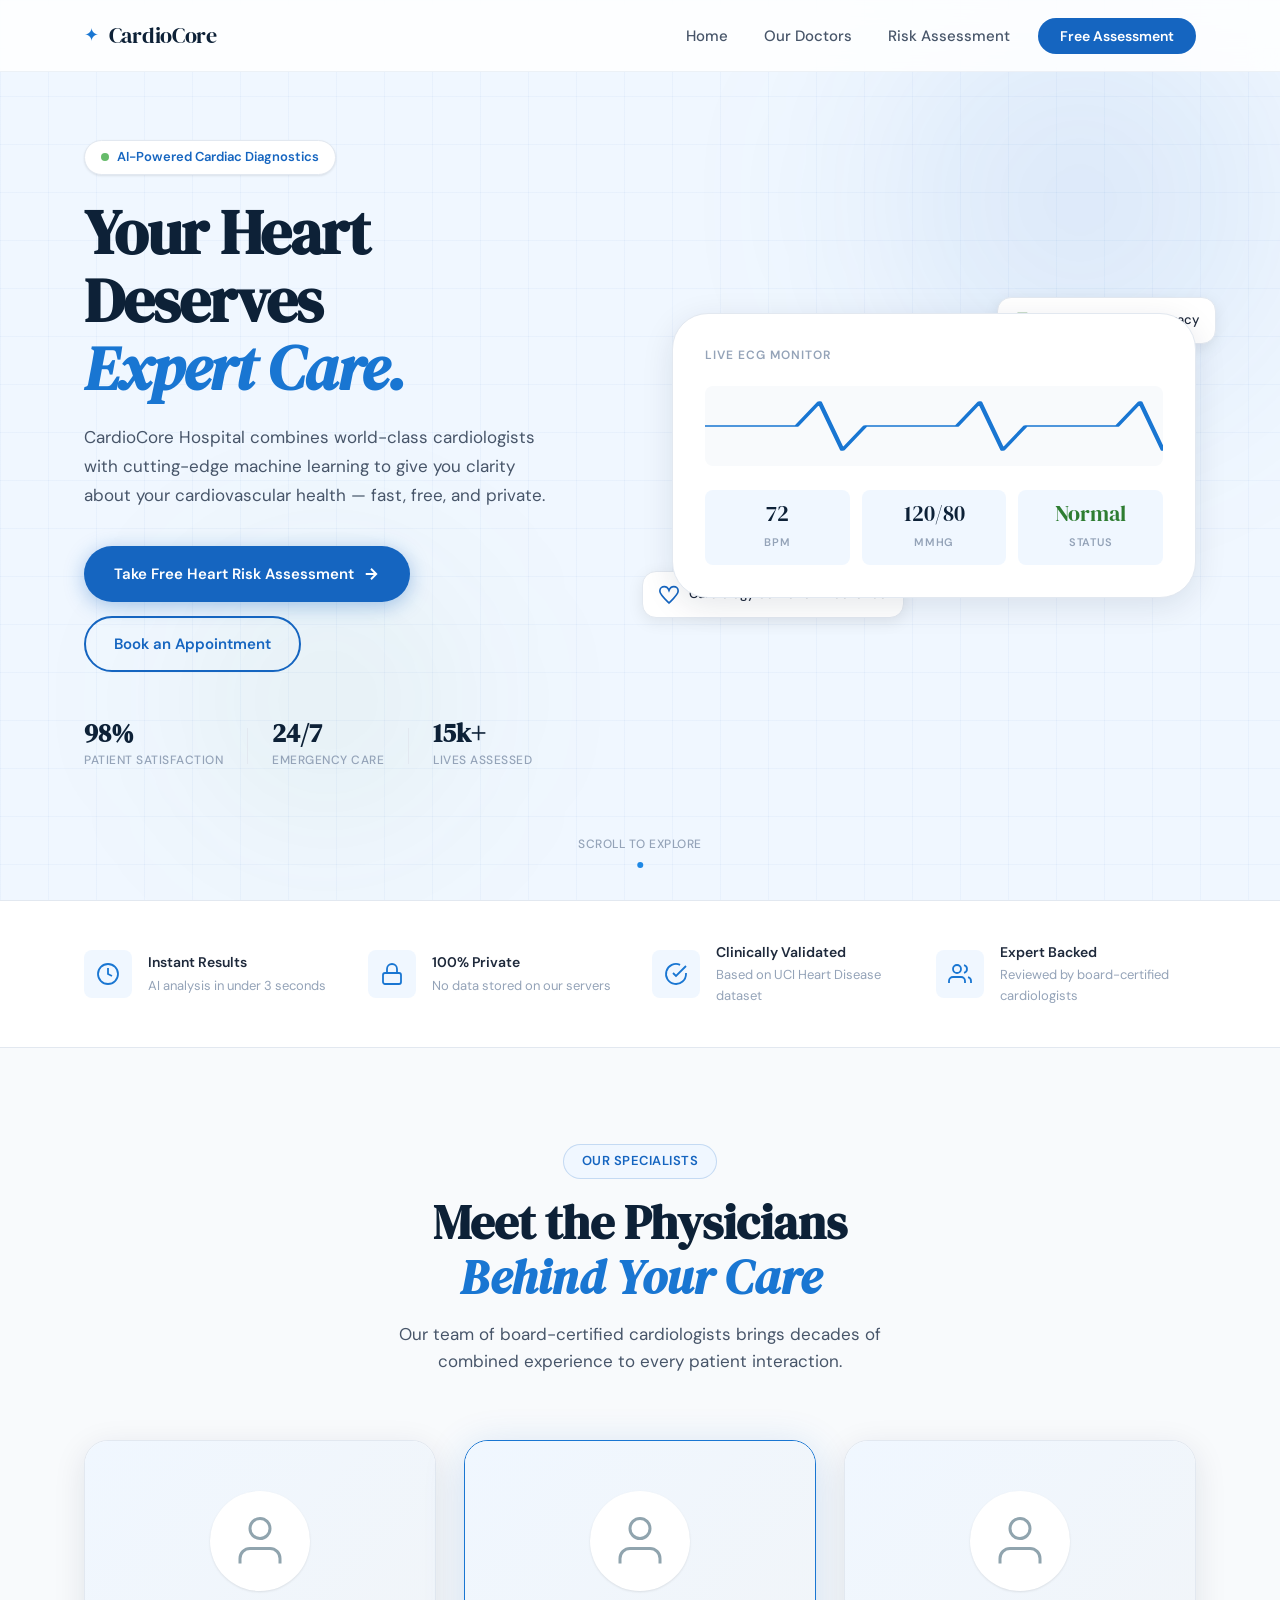
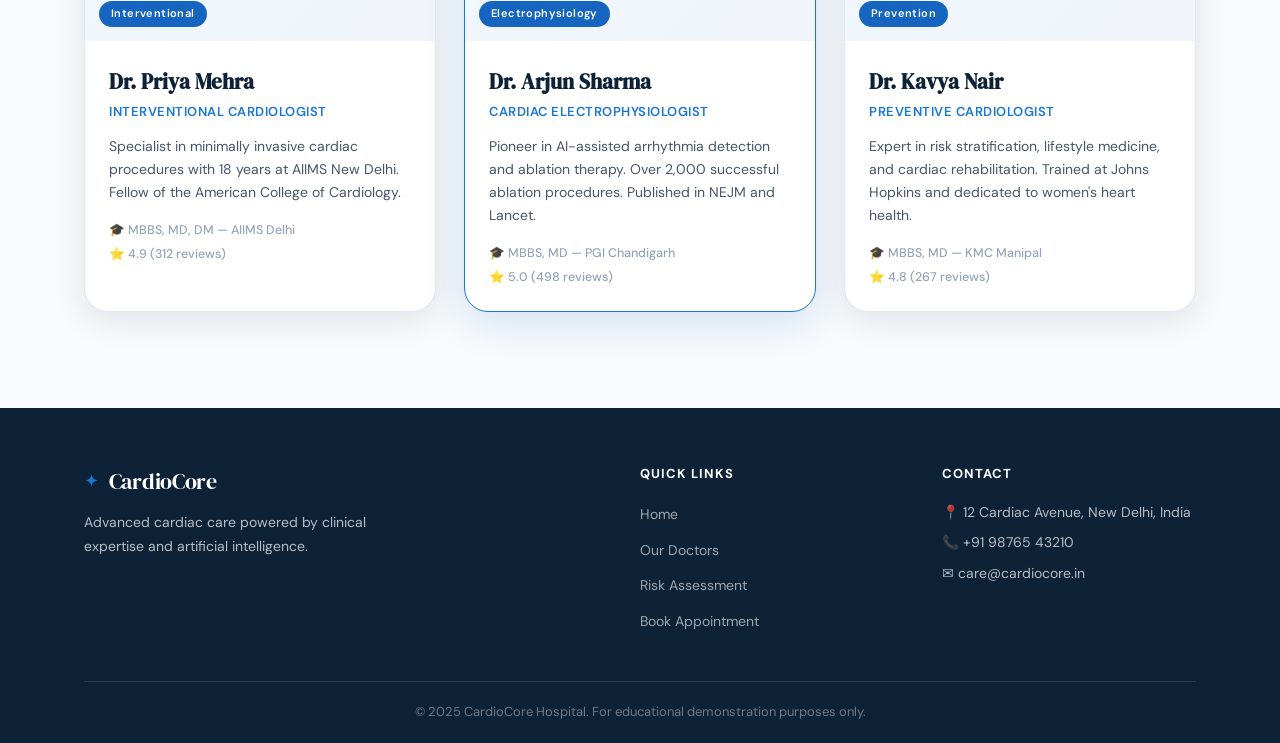
==== index.html @ d254ffd3 "Add files via upload" ====
<!DOCTYPE html>
<html lang="en">
<head>
  <meta charset="UTF-8" />
  <meta name="viewport" content="width=device-width, initial-scale=1.0" />
  <title>CardioCore Hospital — Advanced Cardiac Care</title>
  <link rel="stylesheet" href="style.css" />
  <link rel="preconnect" href="https://fonts.googleapis.com" />
  <link rel="preconnect" href="https://fonts.gstatic.com" crossorigin />
  <link href="https://fonts.googleapis.com/css2?family=DM+Serif+Display:ital@0;1&family=DM+Sans:wght@300;400;500;600&display=swap" rel="stylesheet" />
</head>
<body>

  <!-- ═══════════════════════════════════════════
       NAVIGATION
  ═══════════════════════════════════════════ -->
  <nav class="navbar" id="navbar">
    <div class="nav-inner">
      <a href="index.html" class="nav-logo">
        <span class="logo-icon">✦</span>
        <span>CardioCore</span>
      </a>
      <button class="nav-toggle" id="navToggle" aria-label="Toggle menu">
        <span></span><span></span><span></span>
      </button>
      <ul class="nav-links" id="navLinks">
        <li><a href="index.html" class="nav-link active">Home</a></li>
        <li><a href="#doctors" class="nav-link">Our Doctors</a></li>
        <li><a href="predictor.html" class="nav-link">Risk Assessment</a></li>
        <li><a href="predictor.html" class="nav-cta-btn">Free Assessment</a></li>
      </ul>
    </div>
  </nav>

  <!-- ═══════════════════════════════════════════
       HERO SECTION
  ═══════════════════════════════════════════ -->
  <section class="hero" id="home">
    <div class="hero-bg-grid"></div>
    <div class="hero-blob hero-blob-1"></div>
    <div class="hero-blob hero-blob-2"></div>

    <div class="hero-inner">
      <div class="hero-content">
        <div class="hero-badge">
          <span class="badge-dot"></span>
          AI-Powered Cardiac Diagnostics
        </div>
        <h1 class="hero-title">
          Your Heart Deserves<br />
          <em>Expert Care.</em>
        </h1>
        <p class="hero-subtitle">
          CardioCore Hospital combines world-class cardiologists with
          cutting-edge machine learning to give you clarity about your
          cardiovascular health — fast, free, and private.
        </p>
        <div class="hero-actions">
          <a href="predictor.html" class="btn btn-primary">
            <span>Take Free Heart Risk Assessment</span>
            <svg width="18" height="18" viewBox="0 0 24 24" fill="none" stroke="currentColor" stroke-width="2.5"><path d="M5 12h14M12 5l7 7-7 7"/></svg>
          </a>
          <a href="appointment.html" class="btn btn-ghost">Book an Appointment</a>
        </div>
        <div class="hero-stats">
          <div class="stat">
            <strong>98%</strong>
            <span>Patient Satisfaction</span>
          </div>
          <div class="stat-divider"></div>
          <div class="stat">
            <strong>24/7</strong>
            <span>Emergency Care</span>
          </div>
          <div class="stat-divider"></div>
          <div class="stat">
            <strong>15k+</strong>
            <span>Lives Assessed</span>
          </div>
        </div>
      </div>

      <div class="hero-visual">
        <div class="ecg-card">
          <div class="ecg-card-label">Live ECG Monitor</div>
          <div class="ecg-line-wrapper">
            <svg class="ecg-svg" viewBox="0 0 400 100" preserveAspectRatio="none">
              <polyline class="ecg-trace" points="
                0,50 30,50 40,50 50,20 60,80 70,50 90,50
                100,50 110,50 120,20 130,80 140,50 160,50
                170,50 180,50 190,20 200,80 210,50 230,50
                240,50 250,50 260,20 270,80 280,50 300,50
                310,50 320,50 330,20 340,80 350,50 400,50
              "/>
            </svg>
          </div>
          <div class="ecg-readings">
            <div class="ecg-reading">
              <span class="reading-val pulse-anim">72</span>
              <span class="reading-label">BPM</span>
            </div>
            <div class="ecg-reading">
              <span class="reading-val">120/80</span>
              <span class="reading-label">mmHg</span>
            </div>
            <div class="ecg-reading">
              <span class="reading-val status-green">Normal</span>
              <span class="reading-label">Status</span>
            </div>
          </div>
        </div>
        <div class="hero-card-float hero-card-float-1">
          <svg width="20" height="20" viewBox="0 0 24 24" fill="none" stroke="#1565c0" stroke-width="2"><path d="M12 21.593c-5.63-5.539-11-10.297-11-14.402 0-3.791 3.068-5.191 5.281-5.191 1.312 0 4.151.501 5.719 4.457 1.59-3.968 4.464-4.447 5.726-4.447 2.54 0 5.274 1.621 5.274 5.181 0 4.069-5.136 8.625-11 14.402z"/></svg>
          <p>Cardiology Center of Excellence</p>
        </div>
        <div class="hero-card-float hero-card-float-2">
          <svg width="20" height="20" viewBox="0 0 24 24" fill="none" stroke="#2e7d32" stroke-width="2"><polyline points="9 11 12 14 22 4"/><path d="M21 12v7a2 2 0 0 1-2 2H5a2 2 0 0 1-2-2V5a2 2 0 0 1 2-2h11"/></svg>
          <p>ML Model: 92% Accuracy</p>
        </div>
      </div>
    </div>

    <div class="hero-scroll-hint">
      <span>Scroll to explore</span>
      <div class="scroll-dot"></div>
    </div>
  </section>

  <!-- ═══════════════════════════════════════════
       FEATURES STRIP
  ═══════════════════════════════════════════ -->
  <section class="features-strip">
    <div class="container">
      <div class="features-grid">
        <div class="feature-item">
          <div class="feature-icon">
            <svg width="24" height="24" viewBox="0 0 24 24" fill="none" stroke="currentColor" stroke-width="1.8"><circle cx="12" cy="12" r="10"/><path d="M12 6v6l4 2"/></svg>
          </div>
          <div>
            <h3>Instant Results</h3>
            <p>AI analysis in under 3 seconds</p>
          </div>
        </div>
        <div class="feature-item">
          <div class="feature-icon">
            <svg width="24" height="24" viewBox="0 0 24 24" fill="none" stroke="currentColor" stroke-width="1.8"><rect x="3" y="11" width="18" height="11" rx="2" ry="2"/><path d="M7 11V7a5 5 0 0 1 10 0v4"/></svg>
          </div>
          <div>
            <h3>100% Private</h3>
            <p>No data stored on our servers</p>
          </div>
        </div>
        <div class="feature-item">
          <div class="feature-icon">
            <svg width="24" height="24" viewBox="0 0 24 24" fill="none" stroke="currentColor" stroke-width="1.8"><path d="M22 11.08V12a10 10 0 1 1-5.93-9.14"/><polyline points="22 4 12 14.01 9 11.01"/></svg>
          </div>
          <div>
            <h3>Clinically Validated</h3>
            <p>Based on UCI Heart Disease dataset</p>
          </div>
        </div>
        <div class="feature-item">
          <div class="feature-icon">
            <svg width="24" height="24" viewBox="0 0 24 24" fill="none" stroke="currentColor" stroke-width="1.8"><path d="M17 21v-2a4 4 0 0 0-4-4H5a4 4 0 0 0-4 4v2"/><circle cx="9" cy="7" r="4"/><path d="M23 21v-2a4 4 0 0 0-3-3.87"/><path d="M16 3.13a4 4 0 0 1 0 7.75"/></svg>
          </div>
          <div>
            <h3>Expert Backed</h3>
            <p>Reviewed by board-certified cardiologists</p>
          </div>
        </div>
      </div>
    </div>
  </section>

  <!-- ═══════════════════════════════════════════
       DOCTORS SECTION
  ═══════════════════════════════════════════ -->
  <section class="doctors-section" id="doctors">
    <div class="container">
      <div class="section-header">
        <div class="section-tag">Our Specialists</div>
        <h2 class="section-title">Meet the Physicians<br /><em>Behind Your Care</em></h2>
        <p class="section-subtitle">Our team of board-certified cardiologists brings decades of combined experience to every patient interaction.</p>
      </div>

      <div class="doctors-grid">

        <div class="doctor-card">
          <div class="doctor-img-wrap">
            <div class="doctor-img-placeholder">
              <svg width="60" height="60" viewBox="0 0 24 24" fill="none" stroke="#90a4ae" stroke-width="1.2">
                <path d="M20 21v-2a4 4 0 0 0-4-4H8a4 4 0 0 0-4 4v2"/>
                <circle cx="12" cy="7" r="4"/>
              </svg>
            </div>
            <div class="doctor-badge-chip">Interventional</div>
          </div>
          <div class="doctor-info">
            <h3>Dr. Priya Mehra</h3>
            <p class="doctor-specialty">Interventional Cardiologist</p>
            <p class="doctor-bio">Specialist in minimally invasive cardiac procedures with 18 years at AIIMS New Delhi. Fellow of the American College of Cardiology.</p>
            <div class="doctor-meta">
              <span>🎓 MBBS, MD, DM — AIIMS Delhi</span>
              <span>⭐ 4.9 (312 reviews)</span>
            </div>
          </div>
        </div>

        <div class="doctor-card doctor-card-featured">
          <div class="featured-ribbon">Chief of Cardiology</div>
          <div class="doctor-img-wrap">
            <div class="doctor-img-placeholder">
              <svg width="60" height="60" viewBox="0 0 24 24" fill="none" stroke="#90a4ae" stroke-width="1.2">
                <path d="M20 21v-2a4 4 0 0 0-4-4H8a4 4 0 0 0-4 4v2"/>
                <circle cx="12" cy="7" r="4"/>
              </svg>
            </div>
            <div class="doctor-badge-chip">Electrophysiology</div>
          </div>
          <div class="doctor-info">
            <h3>Dr. Arjun Sharma</h3>
            <p class="doctor-specialty">Cardiac Electrophysiologist</p>
            <p class="doctor-bio">Pioneer in AI-assisted arrhythmia detection and ablation therapy. Over 2,000 successful ablation procedures. Published in NEJM and Lancet.</p>
            <div class="doctor-meta">
              <span>🎓 MBBS, MD — PGI Chandigarh</span>
              <span>⭐ 5.0 (498 reviews)</span>
            </div>
          </div>
        </div>

        <div class="doctor-card">
          <div class="doctor-img-wrap">
            <div class="doctor-img-placeholder">
              <svg width="60" height="60" viewBox="0 0 24 24" fill="none" stroke="#90a4ae" stroke-width="1.2">
                <path d="M20 21v-2a4 4 0 0 0-4-4H8a4 4 0 0 0-4 4v2"/>
                <circle cx="12" cy="7" r="4"/>
              </svg>
            </div>
            <div class="doctor-badge-chip">Prevention</div>
          </div>
          <div class="doctor-info">
            <h3>Dr. Kavya Nair</h3>
            <p class="doctor-specialty">Preventive Cardiologist</p>
            <p class="doctor-bio">Expert in risk stratification, lifestyle medicine, and cardiac rehabilitation. Trained at Johns Hopkins and dedicated to women's heart health.</p>
            <div class="doctor-meta">
              <span>🎓 MBBS, MD — KMC Manipal</span>
              <span>⭐ 4.8 (267 reviews)</span>
            </div>
          </div>
        </div>

      </div>
    </div>
  </section>

  <!-- ═══════════════════════════════════════════
       FOOTER
  ═══════════════════════════════════════════ -->
  <footer class="footer">
    <div class="container">
      <div class="footer-inner">
        <div class="footer-brand">
          <a href="index.html" class="nav-logo" style="color:#fff;">
            <span class="logo-icon">✦</span>
            <span>CardioCore</span>
          </a>
          <p>Advanced cardiac care powered by clinical expertise and artificial intelligence.</p>
        </div>
        <div class="footer-links">
          <h4>Quick Links</h4>
          <ul>
            <li><a href="index.html">Home</a></li>
            <li><a href="#doctors">Our Doctors</a></li>
            <li><a href="predictor.html">Risk Assessment</a></li>
            <li><a href="appointment.html">Book Appointment</a></li>
          </ul>
        </div>
        <div class="footer-contact">
          <h4>Contact</h4>
          <p>📍 12 Cardiac Avenue, New Delhi, India</p>
          <p>📞 +91 98765 43210</p>
          <p>✉️ care@cardiocore.in</p>
        </div>
      </div>
      <div class="footer-bottom">
        <p>© 2025 CardioCore Hospital. For educational demonstration purposes only.</p>
      </div>
    </div>
  </footer>

  <script src="script.js"></script>
</body>
</html>
---- style.css ----
/* ══════════════════════════════════════════════════════
   CARDIOCORE HOSPITAL — STYLESHEET
   Font: DM Serif Display (headings) + DM Sans (body)
   Aesthetic: Clinical Luxury — precise, trustworthy,
              refined whites & blues with warm accents
══════════════════════════════════════════════════════ */

/* ─── RESET & ROOT ─────────────────────────────────── */
*, *::before, *::after { box-sizing: border-box; margin: 0; padding: 0; }

:root {
  /* Core palette */
  --blue-900: #0d2137;
  --blue-800: #1565c0;
  --blue-700: #1976d2;
  --blue-600: #1e88e5;
  --blue-100: #e3f2fd;
  --blue-50:  #f0f7ff;

  /* Neutrals */
  --white:    #ffffff;
  --gray-50:  #f8fafc;
  --gray-100: #f1f5f9;
  --gray-200: #e2e8f0;
  --gray-400: #94a3b8;
  --gray-600: #475569;
  --gray-800: #1e293b;

  /* Semantic */
  --risk-low:     #2e7d32;
  --risk-low-bg:  #e8f5e9;
  --risk-low-mid: #66bb6a;
  --risk-high:    #c62828;
  --risk-high-bg: #ffebee;
  --risk-high-mid:#ef5350;

  /* Typography */
  --font-display: 'DM Serif Display', Georgia, serif;
  --font-body:    'DM Sans', system-ui, sans-serif;

  /* Spacing */
  --section-py: 96px;
  --container:  1160px;

  /* Radius */
  --r-sm:  8px;
  --r-md:  14px;
  --r-lg:  24px;
  --r-xl:  36px;

  /* Shadow */
  --shadow-sm:  0 1px 3px rgba(0,0,0,.06), 0 1px 2px rgba(0,0,0,.04);
  --shadow-md:  0 4px 16px rgba(0,0,0,.08);
  --shadow-lg:  0 12px 40px rgba(0,0,0,.12);
  --shadow-card:0 8px 32px rgba(13,33,55,.10);
}

html { scroll-behavior: smooth; }

body {
  font-family: var(--font-body);
  font-size: 16px;
  line-height: 1.6;
  color: var(--gray-800);
  background: var(--white);
  overflow-x: hidden;
}

img { max-width: 100%; display: block; }
a   { text-decoration: none; color: inherit; }

/* ─── CONTAINER ────────────────────────────────────── */
.container {
  width: 100%;
  max-width: var(--container);
  margin: 0 auto;
  padding: 0 24px;
}

/* ─── BUTTONS ──────────────────────────────────────── */
.btn {
  display: inline-flex;
  align-items: center;
  gap: 8px;
  padding: 14px 28px;
  border-radius: 50px;
  font-family: var(--font-body);
  font-size: 15px;
  font-weight: 600;
  cursor: pointer;
  transition: all .22s ease;
  border: 2px solid transparent;
  white-space: nowrap;
}

.btn-primary {
  background: var(--blue-800);
  color: var(--white);
  box-shadow: 0 4px 20px rgba(21,101,192,.35);
}
.btn-primary:hover {
  background: var(--blue-900);
  box-shadow: 0 6px 28px rgba(21,101,192,.45);
  transform: translateY(-2px);
}

.btn-ghost {
  background: transparent;
  color: var(--blue-800);
  border-color: var(--blue-200, #bbdefb);
  border: 2px solid var(--blue-800);
}
.btn-ghost:hover {
  background: var(--blue-50);
  transform: translateY(-2px);
}

/* ─── NAVBAR ───────────────────────────────────────── */
.navbar {
  position: fixed;
  top: 0; left: 0; right: 0;
  z-index: 1000;
  height: 72px;
  display: flex;
  align-items: center;
  background: rgba(255,255,255,.85);
  backdrop-filter: blur(14px);
  -webkit-backdrop-filter: blur(14px);
  border-bottom: 1px solid rgba(226,232,240,.6);
  transition: box-shadow .3s;
}
.navbar.scrolled { box-shadow: var(--shadow-md); }

.nav-inner {
  display: flex;
  align-items: center;
  justify-content: space-between;
  width: 100%;
  max-width: var(--container);
  margin: 0 auto;
  padding: 0 24px;
}

.nav-logo {
  display: flex;
  align-items: center;
  gap: 10px;
  font-family: var(--font-display);
  font-size: 22px;
  color: var(--blue-900);
  letter-spacing: -.3px;
}
.logo-icon {
  color: var(--blue-700);
  font-size: 18px;
  animation: spin-slow 8s linear infinite;
}
@keyframes spin-slow { to { transform: rotate(360deg); } }

.nav-links {
  display: flex;
  align-items: center;
  gap: 4px;
  list-style: none;
}

.nav-link {
  padding: 8px 16px;
  border-radius: 50px;
  font-size: 15px;
  font-weight: 500;
  color: var(--gray-600);
  transition: all .2s;
}
.nav-link:hover,
.nav-link.active { color: var(--blue-800); background: var(--blue-50); }

.nav-cta-btn {
  padding: 9px 22px;
  border-radius: 50px;
  background: var(--blue-800);
  color: var(--white) !important;
  font-size: 14px;
  font-weight: 600;
  margin-left: 8px;
  transition: all .2s;
}
.nav-cta-btn:hover { background: var(--blue-900); transform: translateY(-1px); }

.nav-toggle {
  display: none;
  flex-direction: column;
  gap: 5px;
  background: none;
  border: none;
  cursor: pointer;
  padding: 6px;
}
.nav-toggle span {
  display: block;
  width: 24px; height: 2px;
  background: var(--blue-900);
  border-radius: 2px;
  transition: all .3s;
}

/* ─── HERO ─────────────────────────────────────────── */
.hero {
  position: relative;
  min-height: 100vh;
  padding: 140px 0 80px;
  overflow: hidden;
  background: var(--blue-50);
}

.hero-bg-grid {
  position: absolute;
  inset: 0;
  background-image:
    linear-gradient(rgba(21,101,192,.04) 1px, transparent 1px),
    linear-gradient(90deg, rgba(21,101,192,.04) 1px, transparent 1px);
  background-size: 48px 48px;
  pointer-events: none;
}

.hero-blob {
  position: absolute;
  border-radius: 50%;
  filter: blur(80px);
  pointer-events: none;
}
.hero-blob-1 {
  width: 600px; height: 600px;
  background: radial-gradient(circle, rgba(21,101,192,.12), transparent 70%);
  top: -100px; right: -100px;
}
.hero-blob-2 {
  width: 400px; height: 400px;
  background: radial-gradient(circle, rgba(46,125,50,.08), transparent 70%);
  bottom: 0; left: 10%;
}

.hero-inner {
  position: relative;
  z-index: 1;
  display: grid;
  grid-template-columns: 1fr 1fr;
  gap: 64px;
  align-items: center;
  max-width: var(--container);
  margin: 0 auto;
  padding: 0 24px;
}

.hero-badge {
  display: inline-flex;
  align-items: center;
  gap: 8px;
  background: var(--white);
  border: 1px solid var(--gray-200);
  border-radius: 50px;
  padding: 6px 16px;
  font-size: 13px;
  font-weight: 600;
  color: var(--blue-800);
  margin-bottom: 24px;
  box-shadow: var(--shadow-sm);
  width: fit-content;
}
.badge-dot {
  width: 8px; height: 8px;
  border-radius: 50%;
  background: var(--risk-low-mid);
  animation: pulse-dot 2s ease infinite;
}
@keyframes pulse-dot {
  0%,100% { transform: scale(1); opacity: 1; }
  50%      { transform: scale(1.4); opacity: .7; }
}

.hero-title {
  font-family: var(--font-display);
  font-size: clamp(40px, 5vw, 62px);
  line-height: 1.1;
  color: var(--blue-900);
  letter-spacing: -1px;
  margin-bottom: 20px;
}
.hero-title em {
  font-style: italic;
  color: var(--blue-700);
}

.hero-subtitle {
  font-size: 17px;
  color: var(--gray-600);
  max-width: 480px;
  margin-bottom: 36px;
  line-height: 1.7;
}

.hero-actions {
  display: flex;
  flex-wrap: wrap;
  gap: 14px;
  margin-bottom: 48px;
}

.hero-stats {
  display: flex;
  align-items: center;
  gap: 24px;
}
.stat { text-align: left; }
.stat strong {
  display: block;
  font-family: var(--font-display);
  font-size: 26px;
  color: var(--blue-900);
  line-height: 1;
}
.stat span {
  font-size: 12px;
  color: var(--gray-400);
  font-weight: 500;
  text-transform: uppercase;
  letter-spacing: .5px;
}
.stat-divider {
  width: 1px;
  height: 36px;
  background: var(--gray-200);
}

/* ECG Card */
.hero-visual { position: relative; }

.ecg-card {
  background: var(--white);
  border-radius: var(--r-xl);
  padding: 32px;
  box-shadow: var(--shadow-card);
  border: 1px solid var(--gray-200);
  position: relative;
  z-index: 1;
}
.ecg-card-label {
  font-size: 12px;
  font-weight: 600;
  text-transform: uppercase;
  letter-spacing: 1px;
  color: var(--gray-400);
  margin-bottom: 20px;
}
.ecg-line-wrapper {
  width: 100%;
  height: 80px;
  overflow: hidden;
  margin-bottom: 24px;
  border-radius: var(--r-sm);
  background: var(--gray-50);
}
.ecg-svg {
  width: 200%;
  height: 100%;
  animation: ecg-scroll 2.5s linear infinite;
}
@keyframes ecg-scroll { to { transform: translateX(-50%); } }

.ecg-trace {
  fill: none;
  stroke: var(--blue-700);
  stroke-width: 2;
  stroke-linejoin: round;
}

.ecg-readings {
  display: flex;
  justify-content: space-between;
  gap: 12px;
}
.ecg-reading {
  text-align: center;
  flex: 1;
  background: var(--blue-50);
  border-radius: var(--r-sm);
  padding: 12px 8px;
}
.reading-val {
  display: block;
  font-family: var(--font-display);
  font-size: 22px;
  color: var(--blue-900);
  line-height: 1;
  margin-bottom: 4px;
}
.reading-label {
  font-size: 11px;
  font-weight: 600;
  text-transform: uppercase;
  letter-spacing: .8px;
  color: var(--gray-400);
}
.status-green { color: var(--risk-low) !important; }

.pulse-anim {
  animation: bpm-pulse 1s ease-in-out infinite;
}
@keyframes bpm-pulse {
  0%,100% { opacity: 1; }
  50%      { opacity: .5; }
}

.hero-card-float {
  position: absolute;
  background: var(--white);
  border: 1px solid var(--gray-200);
  border-radius: var(--r-md);
  padding: 12px 16px;
  display: flex;
  align-items: center;
  gap: 10px;
  box-shadow: var(--shadow-md);
  font-size: 13px;
  font-weight: 500;
  color: var(--gray-800);
  white-space: nowrap;
  animation: float-bob 3s ease-in-out infinite;
}
.hero-card-float-1 {
  bottom: -20px; left: -30px;
  animation-delay: 0s;
}
.hero-card-float-2 {
  top: -16px; right: -20px;
  animation-delay: 1.5s;
}
@keyframes float-bob {
  0%,100% { transform: translateY(0); }
  50%      { transform: translateY(-8px); }
}

.hero-scroll-hint {
  position: absolute;
  bottom: 32px;
  left: 50%;
  transform: translateX(-50%);
  display: flex;
  flex-direction: column;
  align-items: center;
  gap: 8px;
  font-size: 12px;
  color: var(--gray-400);
  font-weight: 500;
  letter-spacing: .5px;
  text-transform: uppercase;
}
.scroll-dot {
  width: 6px; height: 6px;
  border-radius: 50%;
  background: var(--blue-600);
  animation: scroll-bounce 1.4s ease infinite;
}
@keyframes scroll-bounce {
  0%,100% { transform: translateY(0); opacity: 1; }
  50%      { transform: translateY(8px); opacity: .4; }
}

/* ─── FEATURES STRIP ───────────────────────────────── */
.features-strip {
  background: var(--white);
  border-top: 1px solid var(--gray-200);
  border-bottom: 1px solid var(--gray-200);
  padding: 40px 0;
}
.features-grid {
  display: grid;
  grid-template-columns: repeat(4, 1fr);
  gap: 24px;
}
.feature-item {
  display: flex;
  align-items: center;
  gap: 16px;
}
.feature-icon {
  flex-shrink: 0;
  width: 48px; height: 48px;
  background: var(--blue-50);
  border-radius: var(--r-sm);
  display: flex;
  align-items: center;
  justify-content: center;
  color: var(--blue-700);
}
.feature-item h3 {
  font-size: 14px;
  font-weight: 600;
  color: var(--gray-800);
  margin-bottom: 2px;
}
.feature-item p {
  font-size: 13px;
  color: var(--gray-400);
}

/* ─── SECTION SHARED ───────────────────────────────── */
.section-header {
  text-align: center;
  margin-bottom: 64px;
}
.section-tag {
  display: inline-block;
  background: var(--blue-50);
  color: var(--blue-800);
  border: 1px solid rgba(21,101,192,.2);
  border-radius: 50px;
  padding: 6px 18px;
  font-size: 13px;
  font-weight: 600;
  letter-spacing: .5px;
  text-transform: uppercase;
  margin-bottom: 16px;
}
.section-tag-light {
  background: rgba(255,255,255,.15);
  color: rgba(255,255,255,.9);
  border-color: rgba(255,255,255,.25);
}
.section-title {
  font-family: var(--font-display);
  font-size: clamp(32px, 4vw, 48px);
  line-height: 1.15;
  color: var(--blue-900);
  margin-bottom: 16px;
}
.section-title em {
  font-style: italic;
  color: var(--blue-700);
}
.section-subtitle {
  font-size: 17px;
  color: var(--gray-600);
  max-width: 560px;
  margin: 0 auto;
}

/* ─── DOCTORS SECTION ──────────────────────────────── */
.doctors-section {
  padding: var(--section-py) 0;
  background: var(--gray-50);
}
.doctors-grid {
  display: grid;
  grid-template-columns: repeat(3, 1fr);
  gap: 28px;
  align-items: stretch;
}

.doctor-card {
  background: var(--white);
  border-radius: var(--r-lg);
  overflow: hidden;
  box-shadow: var(--shadow-card);
  border: 1px solid var(--gray-200);
  transition: transform .25s, box-shadow .25s;
  position: relative;
}
.doctor-card:hover {
  transform: translateY(-6px);
  box-shadow: var(--shadow-lg);
}
.doctor-card-featured {
  border-color: var(--blue-700);
  box-shadow: 0 8px 40px rgba(21,101,192,.18);
}

.featured-ribbon {
  position: absolute;
  top: 18px; right: -30px;
  background: var(--blue-800);
  color: var(--white);
  font-size: 11px;
  font-weight: 700;
  letter-spacing: .5px;
  text-transform: uppercase;
  padding: 5px 40px;
  transform: rotate(40deg) translateX(-10px);
  white-space: nowrap;
}

.doctor-img-wrap {
  position: relative;
  background: linear-gradient(135deg, var(--blue-50), var(--gray-100));
  height: 200px;
  display: flex;
  align-items: center;
  justify-content: center;
}
.doctor-img-placeholder {
  width: 100px; height: 100px;
  background: var(--white);
  border-radius: 50%;
  display: flex;
  align-items: center;
  justify-content: center;
  box-shadow: var(--shadow-sm);
}
.doctor-badge-chip {
  position: absolute;
  bottom: 14px; left: 14px;
  background: var(--blue-800);
  color: var(--white);
  font-size: 11px;
  font-weight: 600;
  padding: 4px 12px;
  border-radius: 50px;
  letter-spacing: .4px;
}

.doctor-info { padding: 24px; }
.doctor-info h3 {
  font-family: var(--font-display);
  font-size: 21px;
  color: var(--blue-900);
  margin-bottom: 4px;
}
.doctor-specialty {
  font-size: 13px;
  font-weight: 600;
  color: var(--blue-700);
  text-transform: uppercase;
  letter-spacing: .5px;
  margin-bottom: 12px;
}
.doctor-bio {
  font-size: 14px;
  color: var(--gray-600);
  line-height: 1.65;
  margin-bottom: 16px;
}
.doctor-meta {
  display: flex;
  flex-direction: column;
  gap: 4px;
}
.doctor-meta span {
  font-size: 12.5px;
  color: var(--gray-400);
  font-weight: 500;
}

/* ─── ASSESSMENT SECTION ───────────────────────────── */
.assessment-section {
  padding: var(--section-py) 0;
  background: linear-gradient(150deg, var(--blue-900) 0%, #0a1628 100%);
  position: relative;
  overflow: hidden;
}
.assessment-bg-pattern {
  position: absolute;
  inset: 0;
  background-image: radial-gradient(rgba(255,255,255,.04) 1px, transparent 1px);
  background-size: 28px 28px;
  pointer-events: none;
}

/* ─── APPOINTMENT PAGE EXTRAS ──────────────────────── */
.appointment-section {
  min-height: 100vh;
  padding-top: calc(var(--section-py) + 72px); /* account for fixed navbar */
}

.appt-form-card {
  max-width: 720px;
}

.appt-info-strip {
  display: flex;
  justify-content: space-around;
  gap: 16px;
  padding: 20px 32px;
  background: var(--blue-50);
  border-bottom: 1px solid var(--gray-200);
  flex-wrap: wrap;
}
.appt-info-item {
  display: flex;
  align-items: center;
  gap: 8px;
  font-size: 13.5px;
  color: var(--gray-600);
}
.appt-info-item svg { color: var(--blue-700); flex-shrink: 0; }
.appt-info-item strong { color: var(--gray-800); }

/* Appointment confirmation details block */
.appt-confirm-details {
  background: var(--blue-50);
  border: 1px solid rgba(21,101,192,.15);
  border-radius: var(--r-md);
  padding: 20px 24px;
  margin-bottom: 20px;
  font-size: 14.5px;
  color: var(--gray-700, #334155);
  line-height: 1.9;
}
.appt-confirm-details strong {
  color: var(--blue-900);
}

/* ─── FORM CARD ────────────────────────────────────── */
.form-card {
  background: var(--white);
  border-radius: var(--r-xl);
  box-shadow: 0 24px 64px rgba(0,0,0,.25);
  overflow: hidden;
  max-width: 860px;
  margin: 0 auto;
}
.form-card-header {
  background: var(--blue-50);
  border-bottom: 1px solid var(--gray-200);
  padding: 20px 32px;
  display: flex;
  align-items: center;
  justify-content: space-between;
  gap: 16px;
}
.form-progress-bar {
  flex: 1;
  height: 6px;
  background: var(--gray-200);
  border-radius: 3px;
  overflow: hidden;
}
.form-progress-fill {
  height: 100%;
  width: 0%;
  background: linear-gradient(90deg, var(--blue-700), var(--blue-600));
  border-radius: 3px;
  transition: width .4s ease;
}
.form-progress-label {
  font-size: 13px;
  font-weight: 600;
  color: var(--gray-600);
  white-space: nowrap;
}

/* Form body */
#heartRiskForm,
#appointmentForm {
  padding: 36px 32px 32px;
}
.form-section-label {
  font-size: 12px;
  font-weight: 700;
  text-transform: uppercase;
  letter-spacing: 1px;
  color: var(--blue-800);
  border-left: 3px solid var(--blue-700);
  padding-left: 12px;
  margin: 28px 0 16px;
}
.form-section-label:first-child { margin-top: 0; }

.form-grid {
  display: grid;
  grid-template-columns: 1fr 1fr;
  gap: 16px;
}
.form-group-full { grid-column: 1 / -1; }

/* Form group */
.form-group {
  display: flex;
  flex-direction: column;
  gap: 6px;
}
.form-group label {
  font-size: 13.5px;
  font-weight: 600;
  color: var(--gray-800);
  display: flex;
  align-items: center;
  gap: 6px;
}
.label-icon { font-size: 15px; }
.label-hint {
  margin-left: auto;
  font-size: 11px;
  font-weight: 500;
  color: var(--gray-400);
  background: var(--gray-100);
  padding: 2px 8px;
  border-radius: 4px;
}

/* Inputs */
.form-group input,
.form-group select {
  width: 100%;
  padding: 11px 14px;
  border: 1.5px solid var(--gray-200);
  border-radius: var(--r-sm);
  font-family: var(--font-body);
  font-size: 15px;
  color: var(--gray-800);
  background: var(--white);
  transition: border-color .2s, box-shadow .2s;
  outline: none;
  appearance: none;
  -webkit-appearance: none;
}
.form-group input::placeholder { color: var(--gray-400); }

/* Date input icon colour */
.form-group input[type="date"] { color-scheme: light; }

.form-group input:focus,
.form-group select:focus {
  border-color: var(--blue-700);
  box-shadow: 0 0 0 3px rgba(21,101,192,.12);
}
.form-group.has-error input,
.form-group.has-error select {
  border-color: var(--risk-high);
  box-shadow: 0 0 0 3px rgba(198,40,40,.1);
}
.form-group.is-valid input,
.form-group.is-valid select {
  border-color: var(--risk-low);
}

/* Select wrapper (custom arrow) */
.select-wrapper { position: relative; }
.select-wrapper::after {
  content: '';
  position: absolute;
  right: 14px; top: 50%;
  transform: translateY(-50%);
  width: 0; height: 0;
  border-left: 5px solid transparent;
  border-right: 5px solid transparent;
  border-top: 6px solid var(--gray-400);
  pointer-events: none;
  transition: border-color .2s;
}
.select-wrapper select {
  padding-right: 36px;
  cursor: pointer;
}
.select-wrapper select:focus + ::after,
.select-wrapper:focus-within::after { border-top-color: var(--blue-700); }

/* Field errors */
.field-error {
  font-size: 12px;
  color: var(--risk-high);
  font-weight: 500;
  display: none;
  margin-top: 2px;
}
.form-group.has-error .field-error { display: block; }

/* Tooltip trigger */
.tooltip-trigger {
  display: inline-flex;
  align-items: center;
  justify-content: center;
  width: 18px; height: 18px;
  border-radius: 50%;
  background: var(--gray-100);
  color: var(--gray-600);
  font-size: 11px;
  cursor: help;
  font-style: normal;
  transition: background .2s;
  margin-left: 2px;
}
.tooltip-trigger:hover { background: var(--blue-100); color: var(--blue-800); }

.tooltip-bubble {
  position: fixed;
  background: var(--blue-900);
  color: var(--white);
  font-size: 12px;
  font-weight: 400;
  padding: 8px 14px;
  border-radius: var(--r-sm);
  max-width: 240px;
  pointer-events: none;
  opacity: 0;
  z-index: 9999;
  transition: opacity .15s;
  line-height: 1.5;
  box-shadow: var(--shadow-md);
}
.tooltip-bubble.visible { opacity: 1; }

/* Submit area */
.form-submit-area {
  margin-top: 32px;
  display: flex;
  flex-direction: column;
  align-items: center;
  gap: 12px;
}
.btn-submit {
  padding: 16px 48px;
  font-size: 16px;
  border-radius: 50px;
  background: linear-gradient(135deg, var(--blue-800), var(--blue-600));
  color: var(--white);
  border: none;
  cursor: pointer;
  box-shadow: 0 4px 24px rgba(21,101,192,.4);
  transition: all .25s;
  font-family: var(--font-body);
  font-weight: 600;
  min-width: 260px;
  display: inline-flex;
  align-items: center;
  justify-content: center;
  gap: 10px;
}
.btn-submit:hover:not(:disabled) {
  transform: translateY(-2px);
  box-shadow: 0 8px 32px rgba(21,101,192,.5);
}
.btn-submit:disabled {
  opacity: .7;
  cursor: not-allowed;
  transform: none;
}
.submit-note {
  font-size: 12.5px;
  color: var(--gray-400);
  font-weight: 500;
}

/* Spinner */
.spinner {
  display: inline-block;
  width: 18px; height: 18px;
  border: 2px solid rgba(255,255,255,.3);
  border-top-color: var(--white);
  border-radius: 50%;
  animation: spin .7s linear infinite;
}
@keyframes spin { to { transform: rotate(360deg); } }

/* ─── MODAL ────────────────────────────────────────── */
.modal-overlay {
  position: fixed;
  inset: 0;
  background: rgba(13,33,55,.65);
  backdrop-filter: blur(6px);
  z-index: 2000;
  display: flex;
  align-items: center;
  justify-content: center;
  padding: 24px;
  opacity: 0;
  pointer-events: none;
  transition: opacity .3s;
}
.modal-overlay.active {
  opacity: 1;
  pointer-events: all;
}
.modal-card {
  background: var(--white);
  border-radius: var(--r-xl);
  width: 100%;
  max-width: 520px;
  max-height: 90vh;
  overflow-y: auto;
  position: relative;
  box-shadow: 0 32px 80px rgba(0,0,0,.3);
  transform: scale(.92) translateY(20px);
  transition: transform .35s cubic-bezier(.34,1.56,.64,1);
}
.modal-overlay.active .modal-card {
  transform: scale(1) translateY(0);
}

.modal-close {
  position: absolute;
  top: 16px; right: 16px;
  background: var(--gray-100);
  border: none;
  border-radius: 50%;
  width: 36px; height: 36px;
  display: flex;
  align-items: center;
  justify-content: center;
  cursor: pointer;
  color: var(--gray-600);
  transition: all .2s;
  z-index: 1;
}
.modal-close:hover { background: var(--gray-200); color: var(--gray-800); }

/* Modal header (coloured top) */
.modal-header {
  padding: 40px 40px 28px;
  text-align: center;
  border-radius: var(--r-xl) var(--r-xl) 0 0;
}
.modal-header.low-risk {
  background: linear-gradient(135deg, var(--risk-low-bg), #f1f8f1);
  border-bottom: 1px solid rgba(46,125,50,.15);
}
.modal-header.high-risk {
  background: linear-gradient(135deg, var(--risk-high-bg), #fff5f5);
  border-bottom: 1px solid rgba(198,40,40,.15);
}
.modal-icon {
  font-size: 48px;
  margin-bottom: 12px;
  animation: icon-pop .4s cubic-bezier(.34,1.56,.64,1) .15s both;
}
@keyframes icon-pop {
  from { transform: scale(0); }
  to   { transform: scale(1); }
}
.modal-header h2 {
  font-family: var(--font-display);
  font-size: 26px;
  color: var(--blue-900);
  margin-bottom: 6px;
}
.modal-header p { font-size: 14px; color: var(--gray-600); }

/* Modal body */
.modal-body { padding: 28px 40px 36px; }

/* Gauge */
.risk-gauge-wrap {
  display: flex;
  justify-content: center;
  margin-bottom: 24px;
}
.risk-gauge {
  position: relative;
  width: 200px;
}
.gauge-svg { width: 100%; }

.gauge-bg {
  fill: none;
  stroke: var(--gray-100);
  stroke-width: 14;
}
.gauge-fill {
  fill: none;
  stroke: var(--blue-700);
  stroke-width: 14;
  stroke-dasharray: 251;
  stroke-dashoffset: 251;
  transition: stroke-dashoffset 1.2s cubic-bezier(.4,0,.2,1),
              stroke .3s ease;
}
.gauge-fill.low  { stroke: var(--risk-low-mid); }
.gauge-fill.high { stroke: var(--risk-high-mid); }

.gauge-value {
  position: absolute;
  bottom: 0; left: 0; right: 0;
  text-align: center;
  padding-bottom: 8px;
}
.gauge-value span {
  font-family: var(--font-display);
  font-size: 32px;
  color: var(--blue-900);
  display: block;
  line-height: 1;
}
.gauge-value small {
  font-size: 12px;
  color: var(--gray-400);
  font-weight: 600;
  text-transform: uppercase;
  letter-spacing: .5px;
}

/* Risk label */
.risk-label-wrap { text-align: center; margin-bottom: 20px; }
.risk-label {
  display: inline-block;
  padding: 8px 24px;
  border-radius: 50px;
  font-size: 15px;
  font-weight: 700;
  letter-spacing: .3px;
  margin-bottom: 10px;
}
.risk-label.low  { background: var(--risk-low-bg);  color: var(--risk-low); }
.risk-label.high { background: var(--risk-high-bg); color: var(--risk-high); }
.risk-description { font-size: 14px; color: var(--gray-600); line-height: 1.6; }

/* Risk factors */
.risk-factors {
  display: flex;
  flex-wrap: wrap;
  gap: 8px;
  margin-bottom: 24px;
  justify-content: center;
}
.risk-factor-chip {
  font-size: 12.5px;
  font-weight: 500;
  padding: 5px 14px;
  border-radius: 50px;
  background: var(--blue-50);
  color: var(--blue-800);
  border: 1px solid rgba(21,101,192,.15);
}

/* Disclaimer */
.modal-disclaimer {
  background: var(--gray-50);
  border: 1px solid var(--gray-200);
  border-left: 3px solid var(--blue-700);
  border-radius: var(--r-sm);
  padding: 14px 16px;
  display: flex;
  gap: 12px;
  align-items: flex-start;
  margin-bottom: 24px;
}
.disclaimer-icon { font-size: 20px; flex-shrink: 0; }
.modal-disclaimer p {
  font-size: 12.5px;
  color: var(--gray-600);
  line-height: 1.6;
}
.modal-disclaimer strong { color: var(--gray-800); }

/* Modal actions */
.modal-actions {
  display: flex;
  gap: 12px;
  justify-content: center;
  flex-wrap: wrap;
}

/* ─── FOOTER ───────────────────────────────────────── */
.footer {
  background: var(--blue-900);
  color: rgba(255,255,255,.7);
  padding: 56px 0 0;
}
.footer-inner {
  display: grid;
  grid-template-columns: 2fr 1fr 1fr;
  gap: 48px;
  padding-bottom: 48px;
  border-bottom: 1px solid rgba(255,255,255,.1);
}
.footer-brand p {
  font-size: 14px;
  margin-top: 12px;
  line-height: 1.7;
  max-width: 300px;
}
.footer-links h4,
.footer-contact h4 {
  font-size: 13px;
  font-weight: 700;
  text-transform: uppercase;
  letter-spacing: 1px;
  color: var(--white);
  margin-bottom: 16px;
}
.footer-links ul { list-style: none; }
.footer-links li + li { margin-top: 10px; }
.footer-links a {
  font-size: 14px;
  color: rgba(255,255,255,.6);
  transition: color .2s;
}
.footer-links a:hover { color: var(--white); }
.footer-contact p { font-size: 14px; margin-bottom: 8px; }
.footer-bottom {
  text-align: center;
  padding: 20px;
  font-size: 13px;
  color: rgba(255,255,255,.4);
}

/* ─── RESPONSIVE ───────────────────────────────────── */
@media (max-width: 1024px) {
  .hero-inner { gap: 40px; }
  .features-grid { grid-template-columns: repeat(2, 1fr); }
  .doctors-grid { grid-template-columns: repeat(3, 1fr); gap: 20px; }
  .footer-inner { grid-template-columns: 1fr 1fr; }
  .footer-brand { grid-column: 1 / -1; }
}

@media (max-width: 860px) {
  :root { --section-py: 64px; }
  .hero-inner {
    grid-template-columns: 1fr;
    text-align: center;
  }
  .hero-subtitle { margin: 0 auto 36px; }
  .hero-actions { justify-content: center; }
  .hero-stats { justify-content: center; }
  .hero-visual { display: none; }

  .doctors-grid { grid-template-columns: 1fr; max-width: 420px; margin: 0 auto; }
  .form-grid { grid-template-columns: 1fr; }
  .form-group-full { grid-column: 1; }
  #heartRiskForm,
  #appointmentForm { padding: 28px 20px 24px; }
  .form-card-header { padding: 16px 20px; }
  .modal-header { padding: 32px 24px 20px; }
  .modal-body { padding: 20px 24px 28px; }
  .appt-info-strip { padding: 16px 20px; flex-direction: column; align-items: flex-start; gap: 12px; }
}

@media (max-width: 640px) {
  .nav-links {
    position: fixed;
    top: 72px; left: 0; right: 0;
    background: var(--white);
    flex-direction: column;
    align-items: flex-start;
    padding: 16px 24px 24px;
    border-bottom: 1px solid var(--gray-200);
    box-shadow: var(--shadow-md);
    gap: 4px;
    display: none;
  }
  .nav-links.open { display: flex; }
  .nav-toggle { display: flex; }
  .nav-cta-btn { margin-left: 0; width: 100%; text-align: center; justify-content: center; }

  .features-grid { grid-template-columns: 1fr; gap: 16px; }

  .hero-stats { flex-direction: column; gap: 16px; }
  .stat-divider { width: 40px; height: 1px; }

  .footer-inner { grid-template-columns: 1fr; gap: 32px; }

  .btn-submit { width: 100%; }
  .modal-actions { flex-direction: column; }
  .modal-actions .btn { width: 100%; justify-content: center; }
}
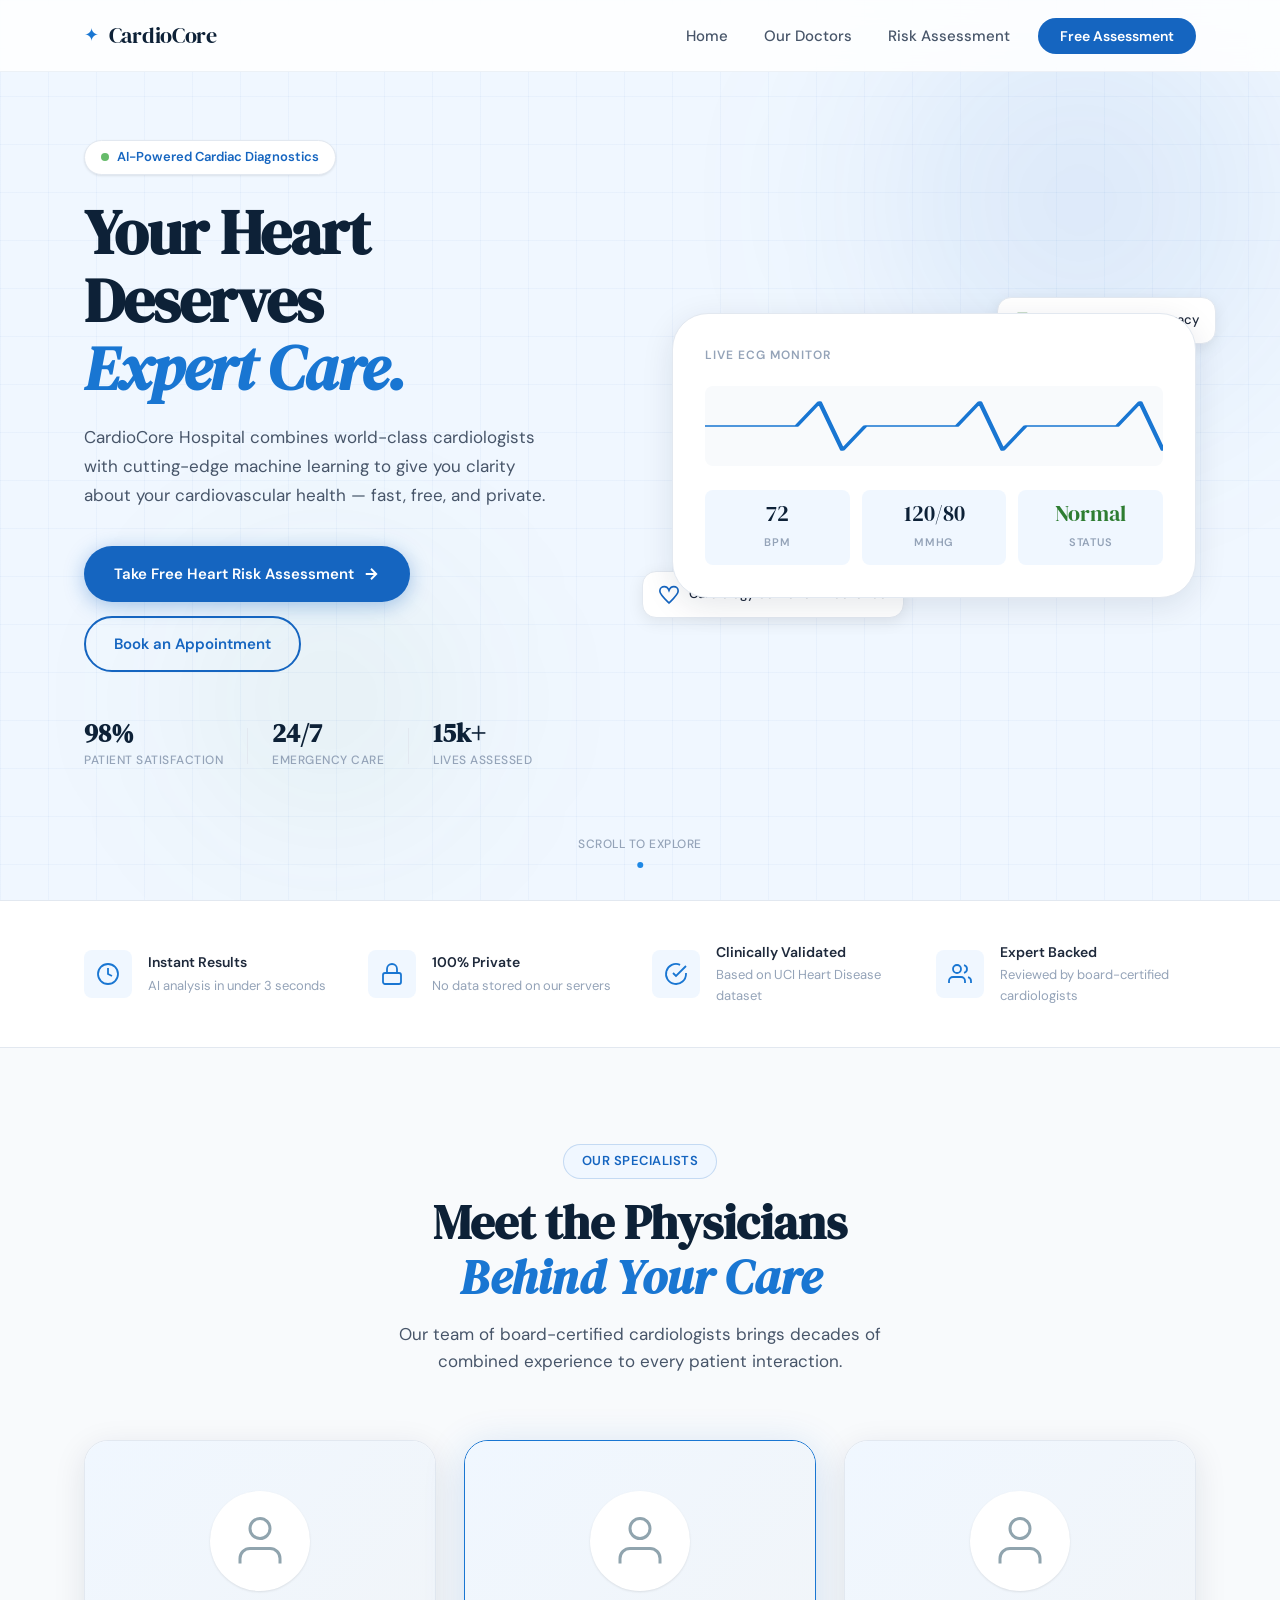
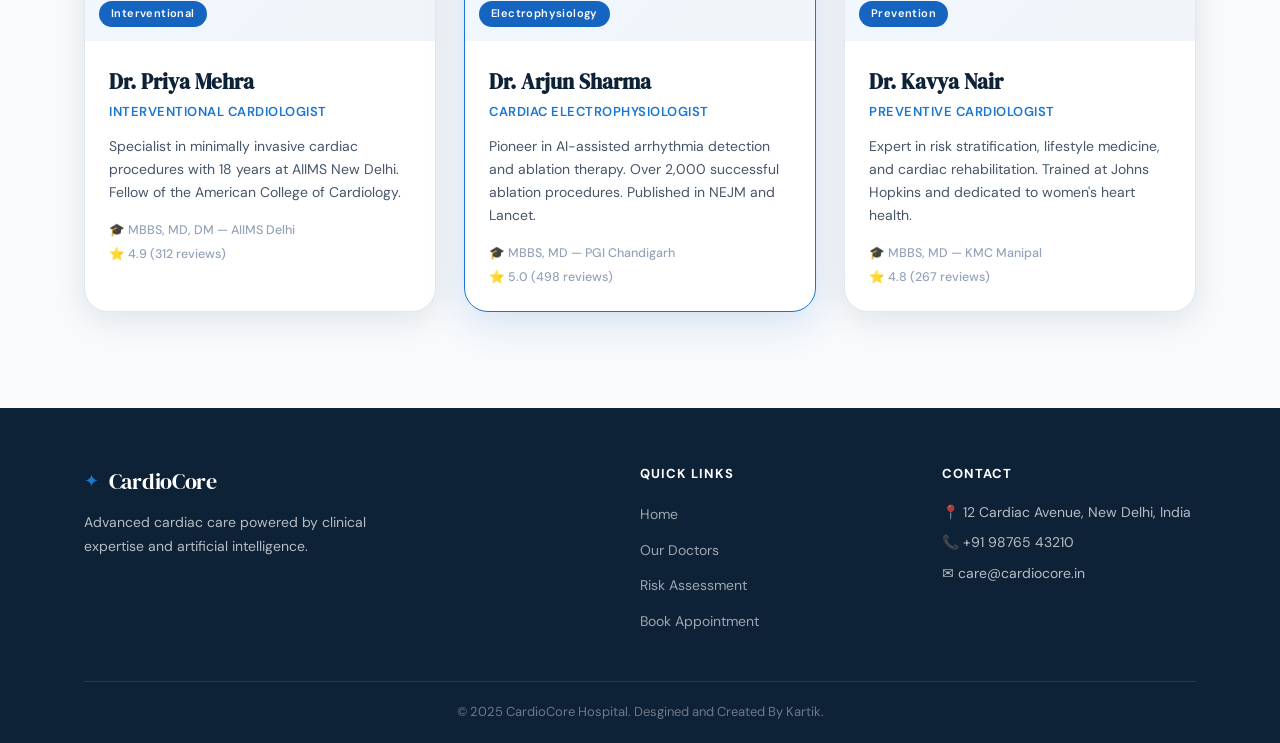
==== commit 4de547ab: "Add files via upload" ====
--- a/index.html
+++ b/index.html
@@ -283,7 +283,8 @@
         </div>
       </div>
       <div class="footer-bottom">
-        <p>© 2025 CardioCore Hospital. For educational demonstration purposes only.</p>
+        <p>© 2025 CardioCore Hospital.
+           Desgined and Created By Kartik.</p>
       </div>
     </div>
   </footer>
